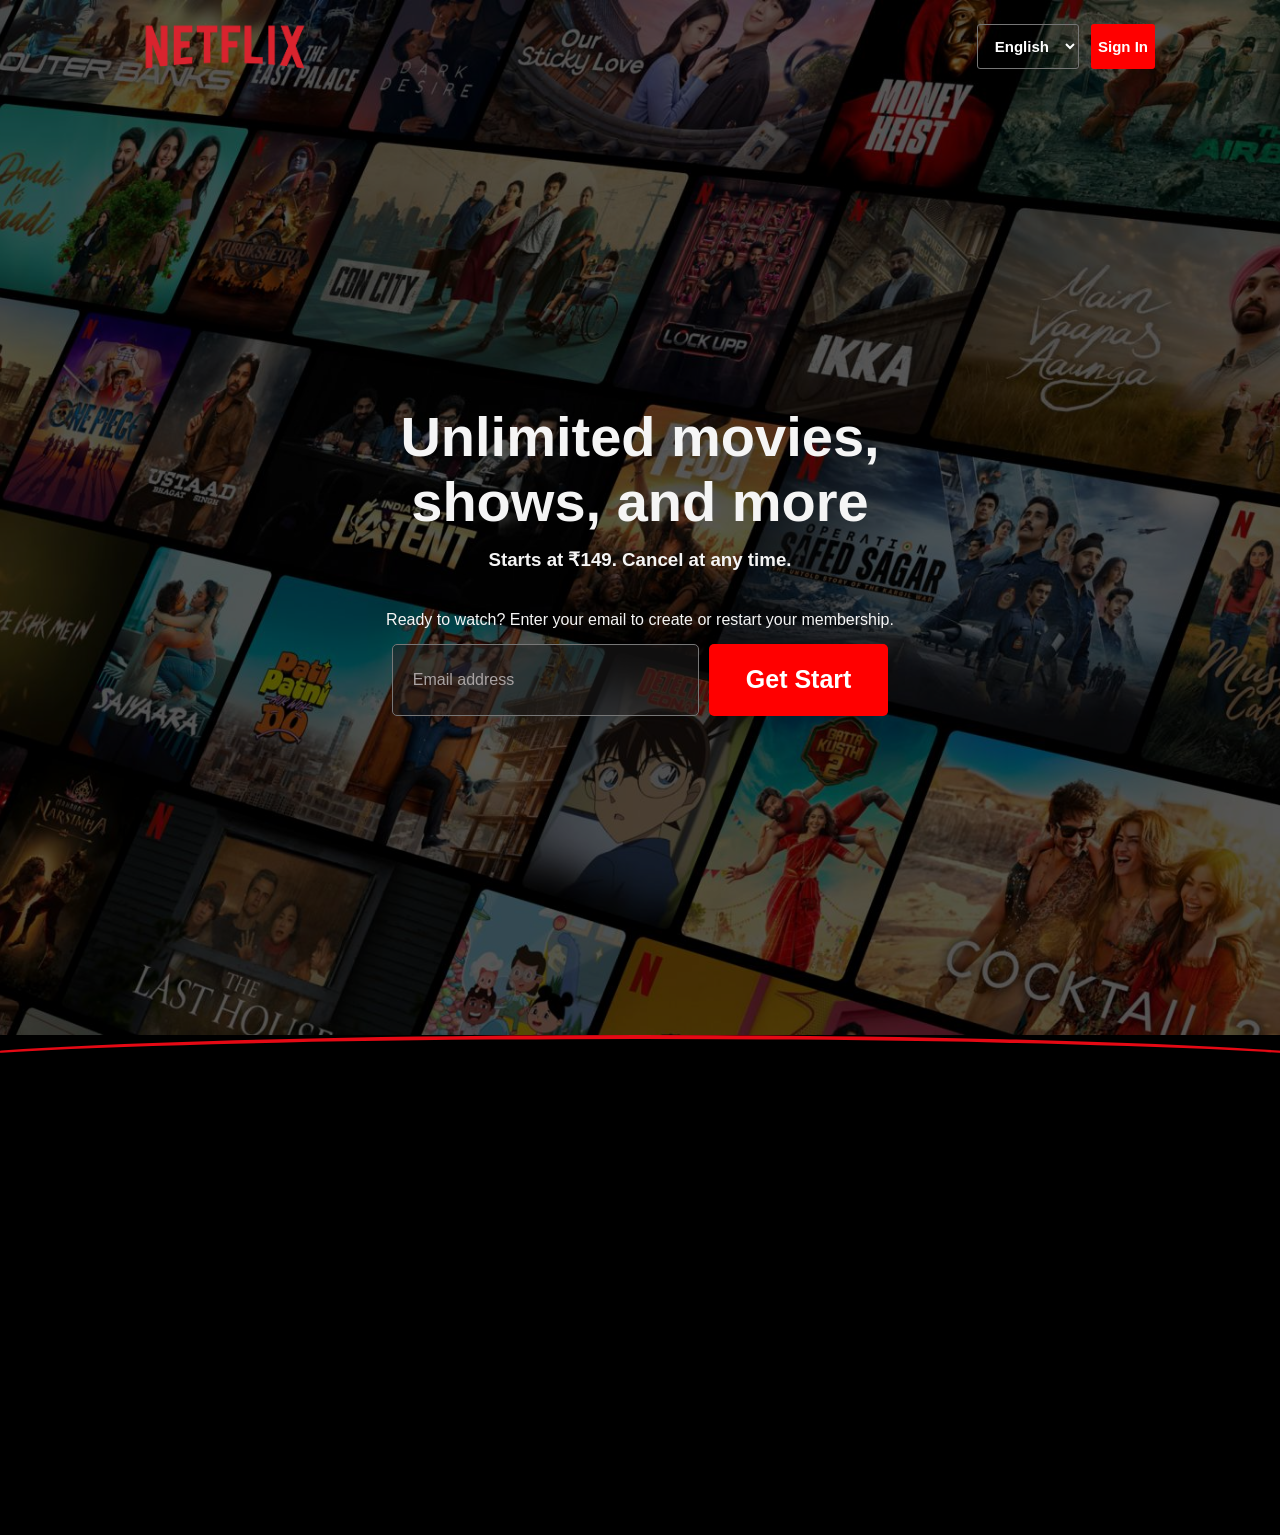
==== clone_project/index.html @ 1f01857f "added some css" ====
<!DOCTYPE html>
<html lang="en">
<head>
    <meta charset="UTF-8">
    <meta name="viewport" content="width=device-width, initial-scale=1.0">
    <link rel="stylesheet" href="style.css">
    <title>Document</title>
</head>
<body>
    <header class="head">
        <nav class="navbar">
            <img src="assest/Netflix_Logo.png" alt="netflix_logo" width="200px">

            <div class="nav-right">
                <select name="language" id="language">
                    <option value="english">English</option>
                    <option value="tamil">Tamil</option>
                    <option value="hindi">Hindi</option>
                </select>
                <button>Sign In</button>
            </div>
        </nav>
        <div class="top-center">
            <div class="top-center-content">
                <h1>Unlimited movies,<br> shows, and more</h1>
                <h3>Starts at ₹149. Cancel at any time.</h3>
            </div>
            <div>
                <p>Ready to watch? Enter your email to create or restart your membership.</p>
            </div>
        </div>
        <div class="email-box">
            <input type="email" placeholder="Email address">
            <button>Get Start</button>
        </div>
    </header>
    <main>
        <div class="curveborder"></div>

    </main>

</body>
</html>
---- clone_project/style.css ----
* {
    margin: 0;
    padding: 0;
    box-sizing: border-box;
}

.head{
    position: relative;
    background-image: url(assest/Netflix_BG.jpg);
    background-size: cover;
    background-repeat: no-repeat;
    background-position: center;
    min-height: 115vh;
}

.head::before {
    content: "";
    position: absolute;
    inset: 0;

    background: rgba(0, 0, 0, 0.55);
    z-index: 0;
}

.navbar,
.top-center,.email-box {
    position: relative;
    z-index: 1;
}

.navbar{
    display: flex;
    align-items: center;
    justify-content: space-between;
    padding: 5px 125px;
    margin-bottom: 30vh;
}
.nav-right {
    display: flex;
    align-items: center;
    justify-content: center;
    gap: 12px;
    
}
.nav-right select{
    background:none;
    color: white;
    width: 8vw;
    height: 5vh;
    font-weight: 700;
    font-size: 15px;
    text-align: center;
    border-radius: 3px;
}

.nav-right button{
    background:red;
    border: none;
    color: white;
    width: 5vw;
    height: 5vh;
    font-weight: 700;
    font-size: 15px;
    text-align: center;
    border-radius: 3px;
}

.top-center{
    display: flex;
    flex-direction: column;
    justify-content: center;
    align-items: center;
}
.top-center-content{
    font-family: Arial, sans-serif;
    color: whitesmoke;
    padding: 40px;
    justify-content: center;
}

.top-center h1{
    display: flex;
    justify-content: center;
    text-align: center;
    font-weight: 800;
    font-size: 56px;
    margin-bottom: 15px;
}

.top-center h3{
    font-family: "Inter", sans-serif;
    font-weight: 700;
    display: flex;
    justify-content: center;
}

.top-center div p{
    font-family: "Inter", sans-serif;
    font-weight: 400;
    justify-content: center;
    color: whitesmoke;
}

.email-box{
    display: flex;
    justify-content: center;
    gap: 10px;
    margin-top: 15px;
}

.email-box input{
    width: 24vw;
    height: 8vh;
    padding-left: 10px;
    background: rgba(32, 31, 31,0.5);
    border: 1px solid #777;
    outline: white;
    color: white;
    font-size: 16px;
    border-radius: 5px;
    padding-left: 20px;
}

input::placeholder {
    color: rgb(169, 163, 163);
    font-weight: 450;
}

.email-box button{
    color: white;
    background-color: red;
    border: none;
    outline: none;
    width: 14vw;
    border-radius: 5px;
    font-size: 25px;
    font-weight: 700;
}

main {
    background-color: black;
    min-height: 500px;
}
.curveborder {
    width: 120%;
    height: 70px;
    margin-left: -10%;
    border-top: 4px solid #e50914;
    border-radius: 50% 50% 0 0;
}
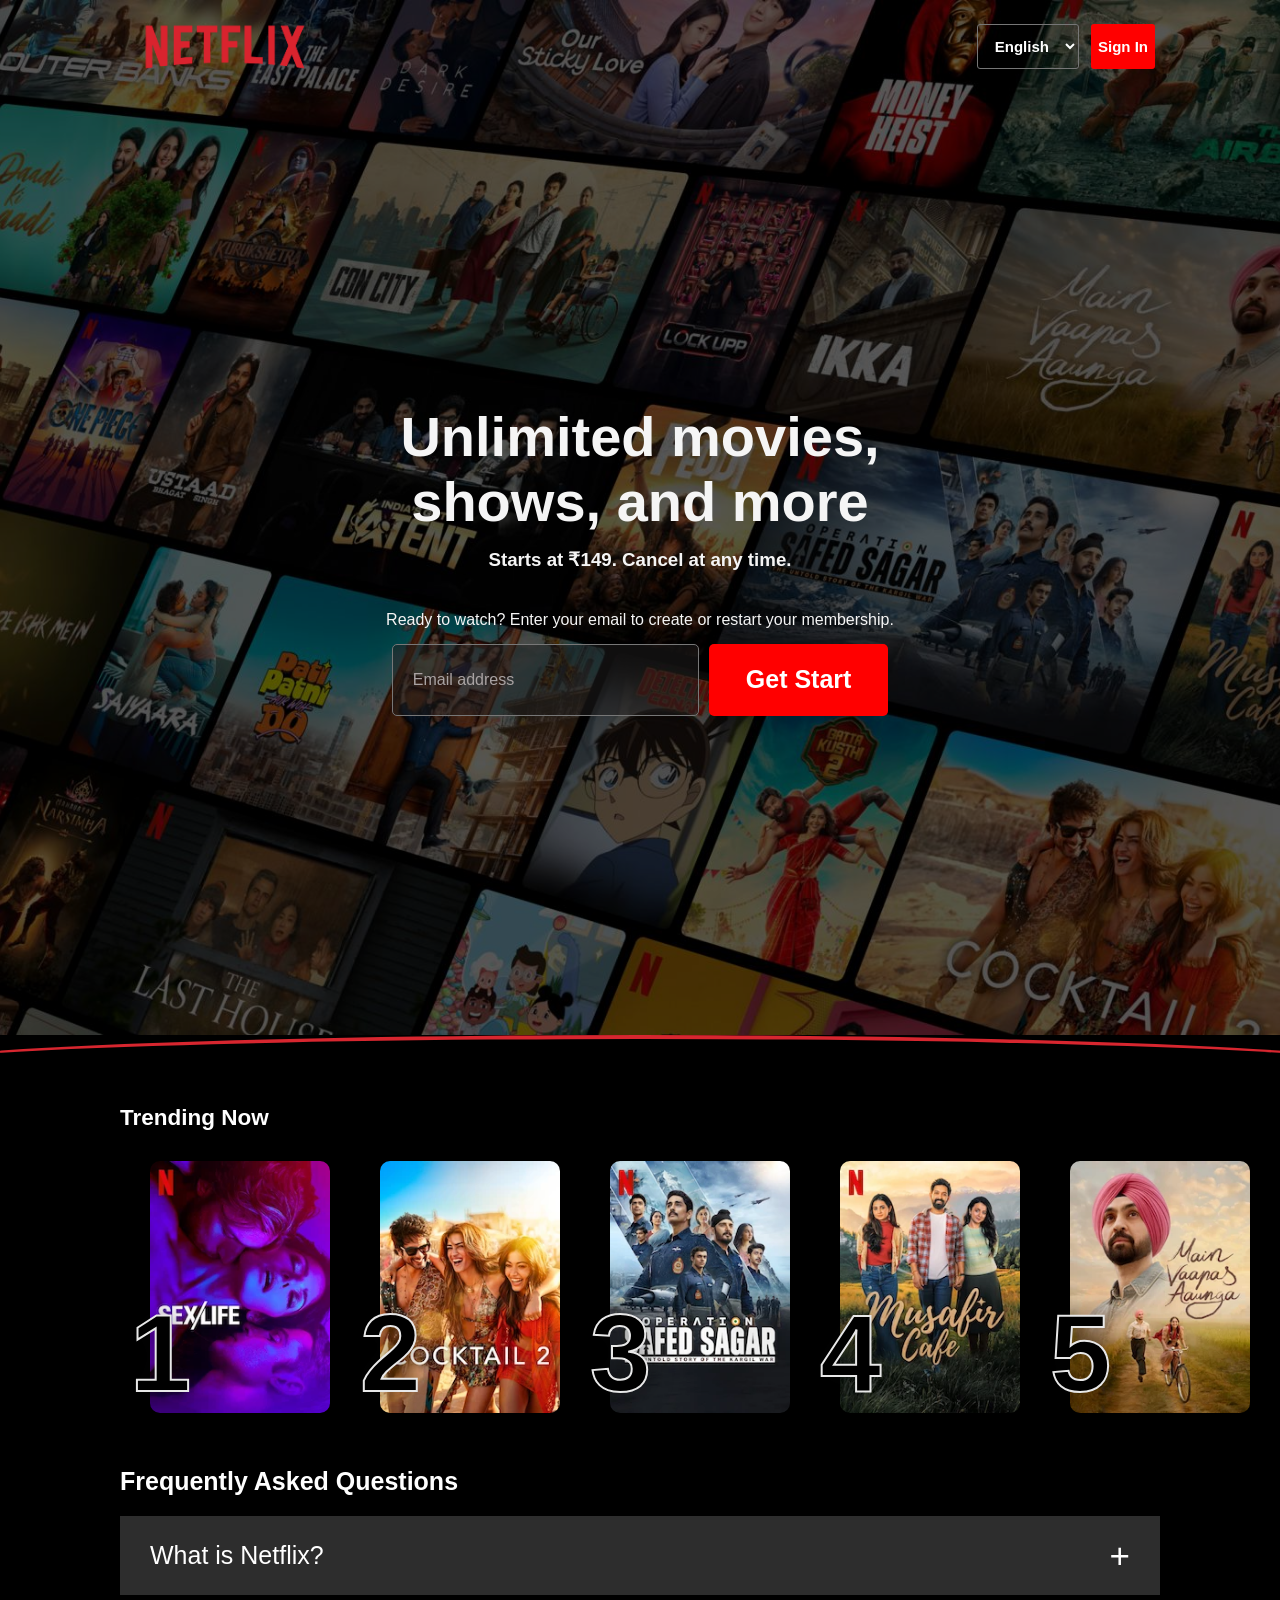
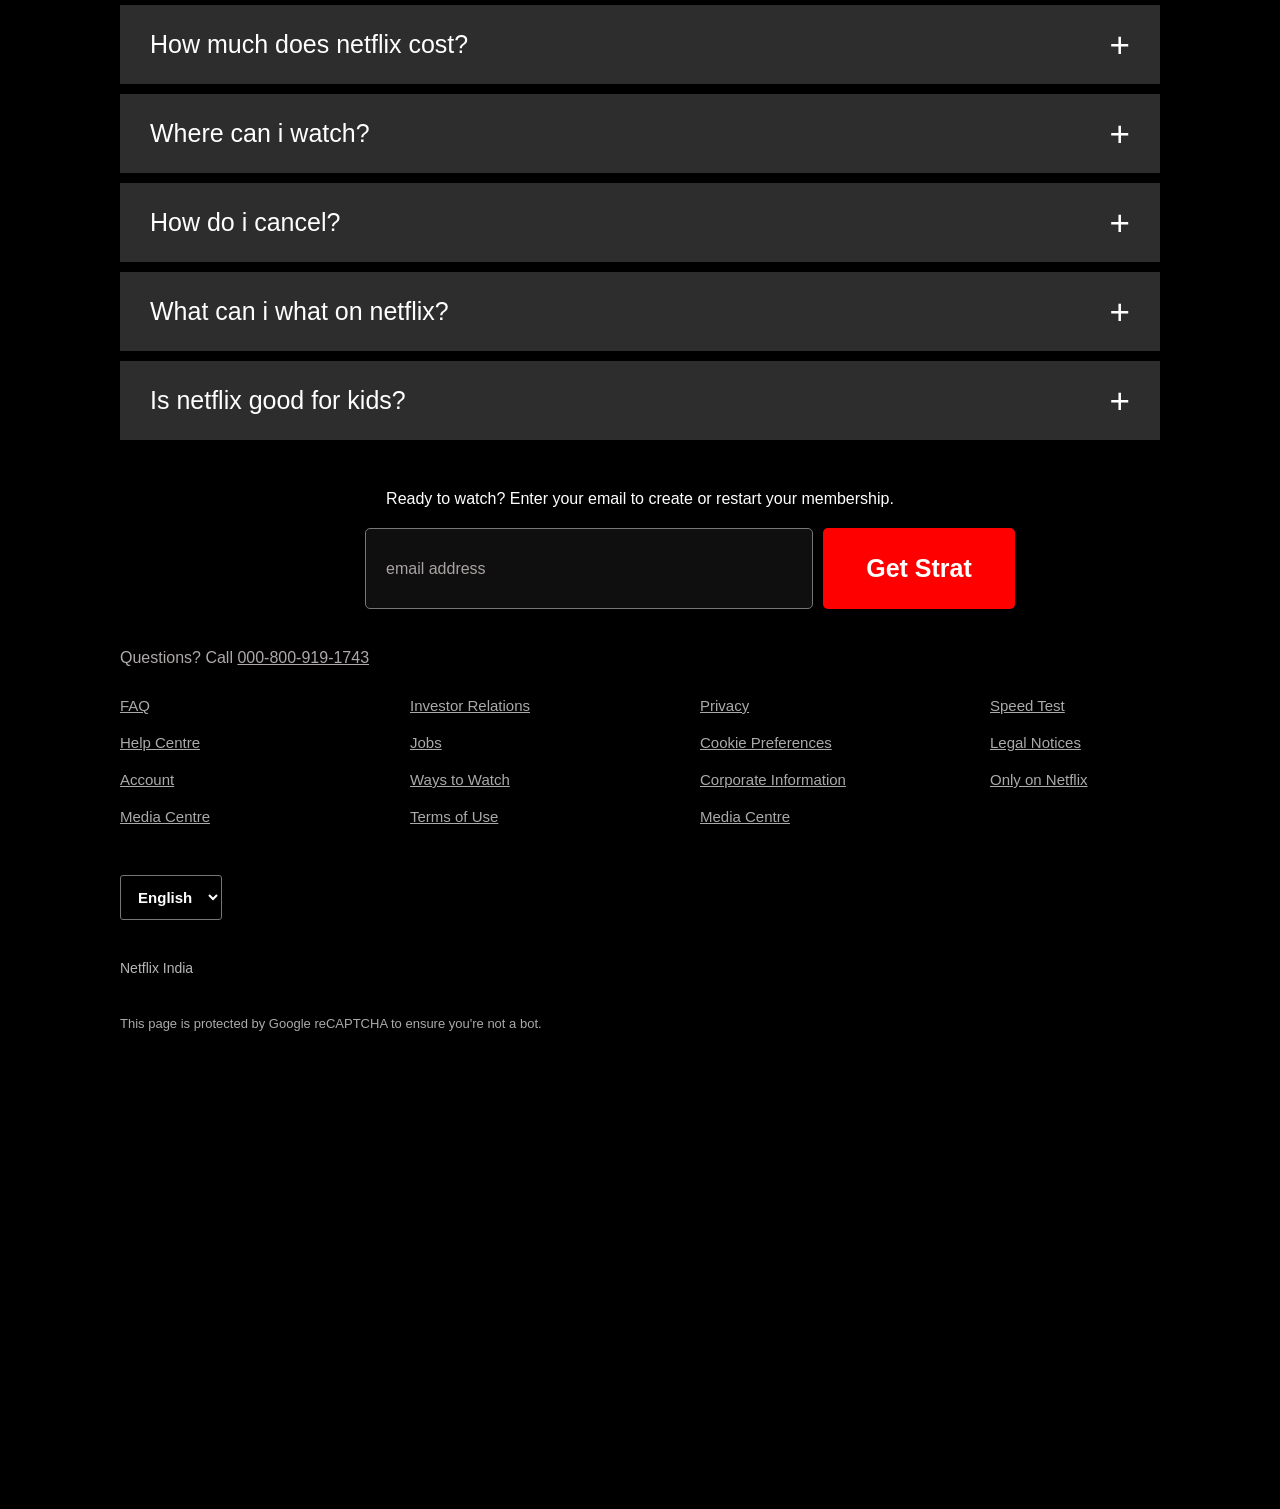
==== commit 801c01c7: "final css and html for netflix clone" ====
--- a/clone_project/index.html
+++ b/clone_project/index.html
@@ -36,8 +36,111 @@
     </header>
     <main>
         <div class="curveborder"></div>
-
+        <div class="trending">
+            <h2>Trending Now</h2>
+        </div>
+        <div class="image-trending">
+            <div class="trend-card">
+                <span class="number">1</span>
+                <img src="assest/TOP_10/AAAABcaxAOO875GJCdVuF0m1TZ3t7bpSuHTJByPn3R_IUKqnTVM3S9XmcC4-g-Ep1TblyvtA-xEjnx4TKXkxqIX8uBSLvyp-xQUUyfntLLUhwqlyTdsAomLuue-Df9gov2xymJYy.webp" alt="trend1">
+            </div>
+            <div class="trend-card">
+                <span class="number">2</span>
+                <img src="assest/TOP_10/AAAABdASUN6RmS_9Cz6RcM4PKxYy7dodzanPKLVynf3XovDr3AcakvtDLt5PVphbOEWfopc547BO194AXv3WsY4MT8efTOi8sjiEvY8.webp" alt="trend2">
+            </div>
+            <div class="trend-card">
+                <span class="number">3</span>
+                <img src="assest/TOP_10/AAAABejSYC_DP_davWAspoYDdc5UiyuElbnN8BAPXUPNnMlaQv94EpDM7sz7W03xEvL_Zfik6GbYfm3jFSRgC_ziprEUyQPfKouLzbG9vFNtQ08fbKzKkM2vt8m6TJs_qbjpzYUz.webp" alt="trend3">
+            </div>
+            <div class="trend-card">
+                <span class="number">4</span>
+                <img src="assest/TOP_10/AAAABerq2ClNRPIEQaqVmLtb1SR3gf9NPVOHyqmAcfdlJwpJNnL5TaURY3KHjDsGDAHvZ1YJ2hm8pL0tAROFD4jOYPfJ3iHZzC6BgCO7GYr_cAMSFflVHyPhJnmHIb25TQISUf3n.webp" alt="trend4">
+            </div>
+            <div class="trend-card">
+                <span class="number">5</span>
+                <img src="assest/TOP_10/AAAABevqnI_ZIxXIbPg7e804EBWlJDu2WE9sPDLN-2r0maVzKVKijib7GQViWgcGDs4g2s1Nb-FHECqdukyTdxe_sBJ4IFjxVwdjopI.webp" alt="trend5">
+            </div>
+        </div>
+        <div class="freq">
+            <div class="freq_head">Frequently Asked Questions</div>
+            <div class="freq_body">
+                <details>
+                    <summary>What is Netflix?</summary>
+                    <p>Netflix is a streaming service that offers a wide variety of award-winning TV shows, movies, anime, documentaries and more – on thousands of internet-connected devices.<br><br>
+                        You can watch as much as you want, whenever you want, without a single ad – all for one low monthly price. There's always something new to discover, and new TV shows and movies are added every week!</p>
+                </details>
+                <details>
+                    <summary>How much does netflix cost?</summary>
+                    <p>Watch Netflix on your smartphone, tablet, Smart TV, laptop, or streaming device, all for one fixed monthly fee. Plans range from ₹149 to ₹649/month.</p>
+                </details>
+                <details>
+                    <summary>Where can i watch?</summary>
+                    <p>Watch anywhere, anytime. Sign in with your Netflix account to watch instantly on the web at netflix.com from your personal computer or on any internet-connected device that offers the Netflix app, including smart TVs, smartphones, tablets, streaming media players and game consoles.<br><br>
+                       You can also download your favourite shows with the iOS or Android app. Use downloads to watch while you're on the go and without an internet connection. Take Netflix with you anywhere.</p>
+                </details>
+                <details>
+                    <summary>How do i cancel?</summary>
+                    <p>Netflix is flexible. You can easily cancel your account online in two clicks. There are no cancellation fees – start or stop your account anytime.</p>
+                </details>
+                <details>
+                    <summary>What can i what on netflix?</summary>
+                    <p>Netflix has an extensive library of feature films, documentaries, shows, anime, award-winning Netflix originals, and more. Watch as much as you want, anytime you want.</p>
+                </details>
+                <details>
+                    <summary>Is netflix good for kids?</summary>
+                    <p>The Netflix Kids experience is included in your membership to give parents control while kids enjoy family-friendly TV shows and films in their own space.<br><br>
+                       Kids profiles come with PIN-protected parental controls that let you restrict the maturity rating of content kids can watch and block specific titles you don’t want kids to see.</p>
+                </details>
+            </div>
+        </div>
+        <div class="above-footer">
+            <p>Ready to watch? Enter your email to create or restart your membership.</p>
+            <div class="footer-singin">
+                <input type="email" placeholder="email address">
+                <button>Get Strat</button>
+            </div>
+        </div>
     </main>
+    <footer>
+        <div class="contact">
+            Questions? Call <a href="tel:+000-800-919-1743">000-800-919-1743</a>
+        </div>
+        <div class="footer-links">
+            <div>
+                <a href="#">FAQ</a>
+                <a href="#">Help Centre</a>
+                <a href="#">Account</a>
+                <a href="#">Media Centre</a>
+            </div>
+            <div>
+                <a href="#">Investor Relations</a>
+                <a href="#">Jobs</a>
+                <a href="#">Ways to Watch</a>
+                <a href="#">Terms of Use</a>
+            </div>
+            <div>
+                <a href="#">Privacy</a>
+                <a href="#">Cookie Preferences</a>
+                <a href="#">Corporate Information</a>
+                <a href="#">Media Centre</a>
+            </div>
+            <div>
+                <a href="#">Speed Test</a>
+                <a href="#">Legal Notices</a>
+                <a href="#">Only on Netflix</a>
+                <!-- <a href="#">Media Centre</a> -->
+            </div>
+        </div>
+        <div class="lang-sele">
+            <select name="language" id="language">
+                    <option value="english">English</option>
+                    <option value="tamil">Tamil</option>
+                    <option value="hindi">Hindi</option>
+            </select>
+            <h5>Netflix India</h5>
+            <p>This page is protected by Google reCAPTCHA to ensure you're not a bot.</p>
+        </div>
+    </footer>
 
 </body>
 </html>
--- a/clone_project/style.css
+++ b/clone_project/style.css
@@ -139,12 +139,234 @@
 
 main {
     background-color: black;
-    min-height: 500px;
+    /* min-height: 250vh; */
+    
+    height: auto;
+}
+body {
+    overflow-x: hidden;
 }
 .curveborder {
     width: 120%;
     height: 70px;
     margin-left: -10%;
-    border-top: 4px solid #e50914;
+
+    background-color: black;
+
+    border-top: 4px solid #d7262f;
     border-radius: 50% 50% 0 0;
+}
+
+.trending {
+    font-family: Arial, sans-serif;
+    margin-left: 120px;
+    font-size: 15px;
+    color: white;
+    font-weight: 500;
+}
+
+.image-trending {
+    display: flex;
+    margin-top: 30px;
+    margin-left: 150px;
+    gap: 5px;
+}
+
+.trend-card {
+    position: relative;
+    width: 225px;
+    flex-shrink: 0;
+}
+
+.trend-card img {
+    width: 180px;
+    height: 252px;
+    object-fit: cover;
+    border-radius: 10px;
+}
+
+.number {
+    position: absolute;
+
+    left: -20px;
+    bottom: 20px;
+    font-family: Arial, sans-serif;
+    font-size: 110px;
+    line-height: 0.8;
+    font-weight: 700;
+
+    color: #000000;
+
+    -webkit-text-stroke: 2px rgb(232, 232, 232);
+
+    text-shadow: 0 0 24px rgba(8, 8, 8, 0.5);
+}
+
+.freq{
+    color: white;
+    margin: 50px 120px;
+}
+.freq_head{
+    font-family: Arial, sans-serif;
+    font-weight: 700;
+    font-size: 25px;
+}
+
+.freq_body{
+    font-family: Arial, sans-serif;
+    background-color: #000000;
+    /* height: 10vh; */
+    justify-content: center;
+    align-content: center;
+    font-size: 25px;
+    margin-top: 20px;
+    
+}
+
+.freq_body summary {
+    position: relative;
+    list-style: none;
+    cursor: pointer;
+
+    background-color: #2d2d2d;
+    padding: 25px 30px;
+
+    font-family: Arial, sans-serif;
+    font-size: 25px;
+    font-weight: 400;
+    
+}
+
+.freq_body details + details {
+    
+    margin-top: 10px;
+}
+
+.freq_body summary::-webkit-details-marker {
+    display: none;
+}
+
+.freq_body details p {
+    background-color: #2d2d2d;
+    border-top: 1px solid black;
+
+    padding: 30px;
+
+    font-family: Arial, sans-serif;
+    font-size: 23px;
+    line-height: 1.4;
+}
+
+.freq_body summary::after {
+    content: "+";
+    position: absolute;
+    right: 30px;
+    top: 50%;
+    transform: translateY(-50%);
+
+    font-size: 35px;
+    font-weight: 100;
+}
+
+
+
+.above-footer p{
+    color: white;
+    font-family: Arial, sans-serif;
+    text-align: center;
+    margin-bottom: 20px;
+}
+
+.footer-singin{
+    display: flex;
+    justify-content: center;
+    align-items: center;
+    text-align: center;
+    gap: 10px;
+}
+
+.above-footer input{
+    width: 35vw;
+    height: 9vh;
+    background: rgba(32, 31, 31,0.5);
+    border: 1px solid #777;
+    outline: white;
+    color: white;
+    font-size: 16px;
+    border-radius: 5px;
+    padding-left: 20px;
+    margin-left: 100px;
+}
+
+.above-footer button{
+    color: white;
+    background-color: red;
+    border: none;
+    outline: none;
+    width: 15vw;
+    height: 9vh;
+    border-radius: 5px;
+    font-size: 25px;
+    font-weight: 700;
+}
+
+footer{
+    padding-top: 40px;
+    background-color: black;
+    min-height: 100vh;
+    height: auto;
+    padding-left: 120px;
+}
+
+.contact{
+    color: rgb(175, 169, 169);
+    font-family: Arial, sans-serif;
+    margin-bottom: 30px;
+}
+.contact a{
+    color: rgb(175, 169, 169);
+    font-family: Arial, sans-serif;
+}
+.footer-links div {
+    display: flex;
+    flex-direction: column;
+    gap: 20px;
+}
+.footer-links{
+    
+    display: grid;
+    grid-template-columns: repeat(4, 1fr);
+}
+.footer-links a {
+    font-family: Arial, sans-serif;
+    color: #aaa;
+    font-size: 15px;
+    font-weight: 500;
+}
+.lang-sele{
+margin-top: 50px;
+}
+.lang-sele select{
+    background:none;
+    color: white;
+    width: 8vw;
+    height: 5vh;
+    font-weight: 700;
+    font-size: 15px;
+    text-align: center;
+    border-radius: 3px;
+}
+.lang-sele h5{
+    margin-top: 40px;
+    font-family: Arial, sans-serif;
+    color: #b7b6b6;
+    font-weight: 500;
+    font-size: 14px;
+}
+.lang-sele p{
+    margin-top: 40px;
+    font-family: Arial, sans-serif;
+    color: #aaa;
+    font-weight: 500;
+    font-size: 13px;
 }
